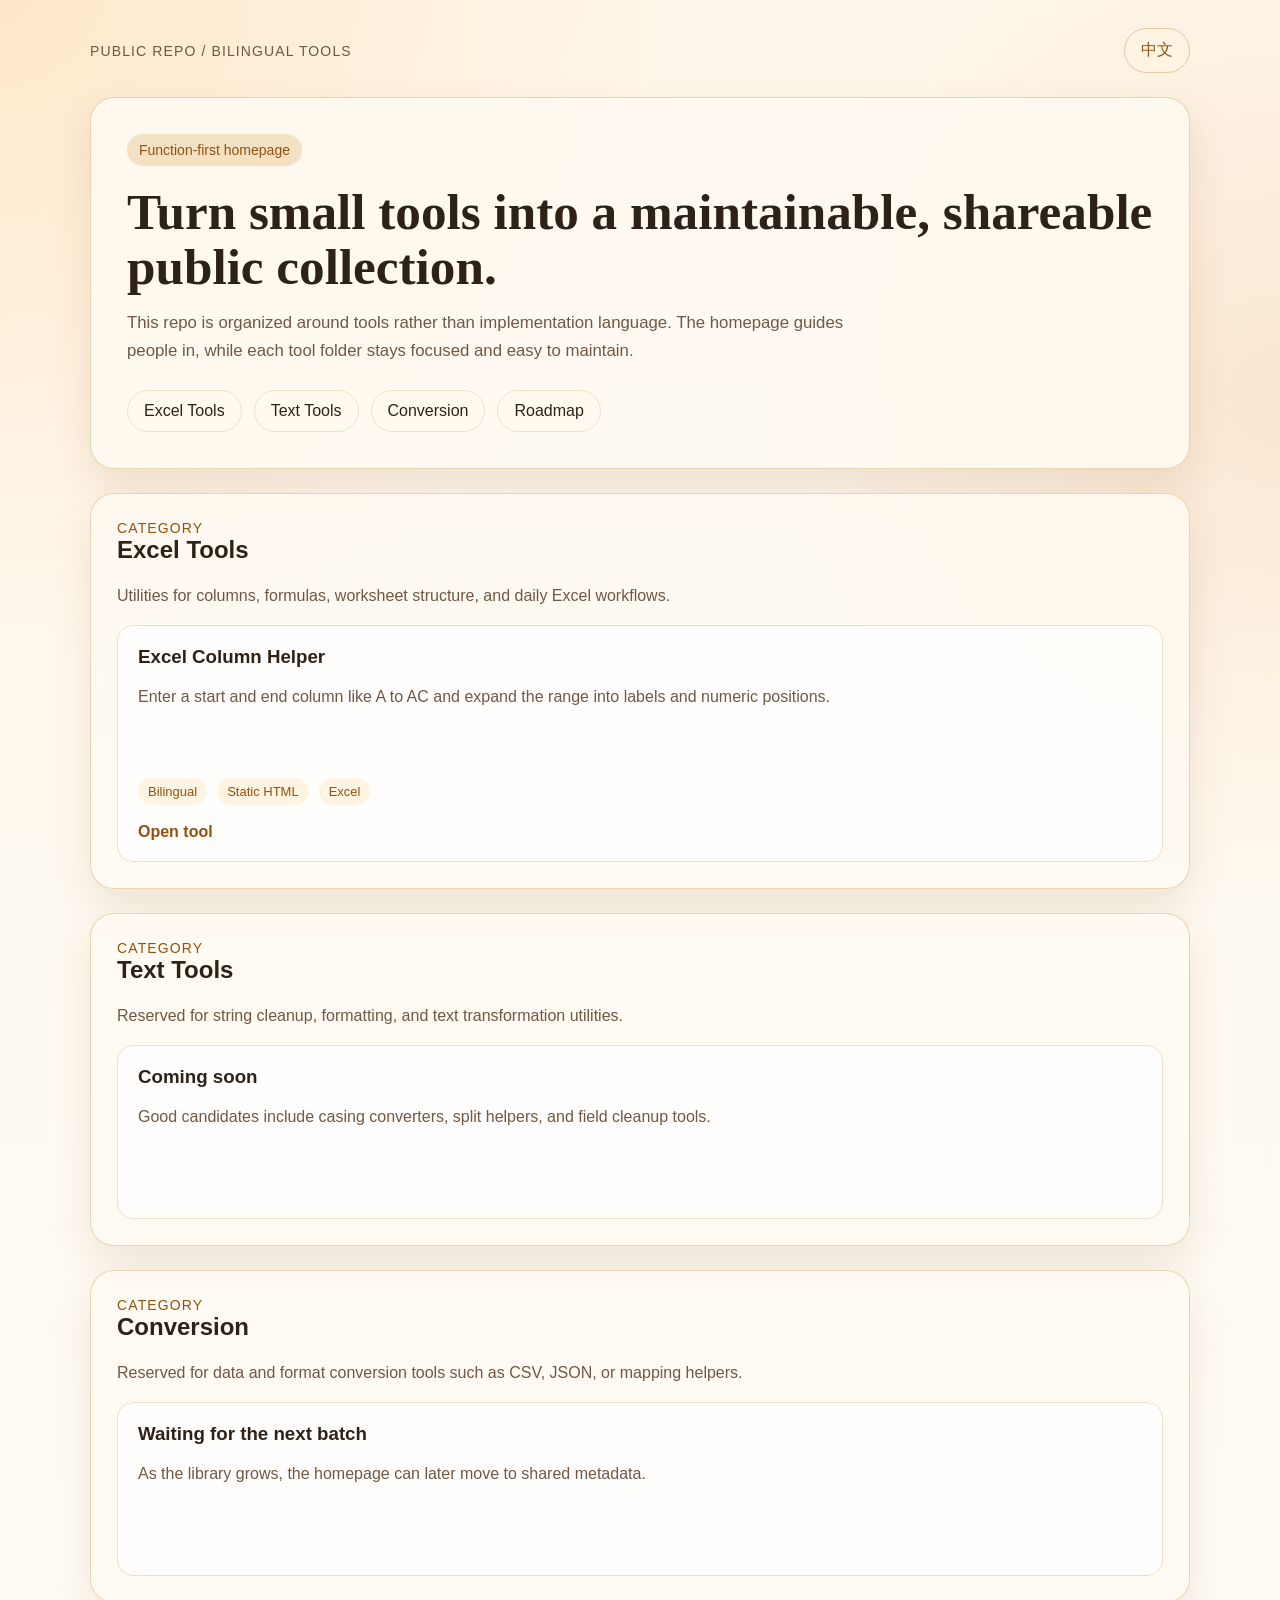
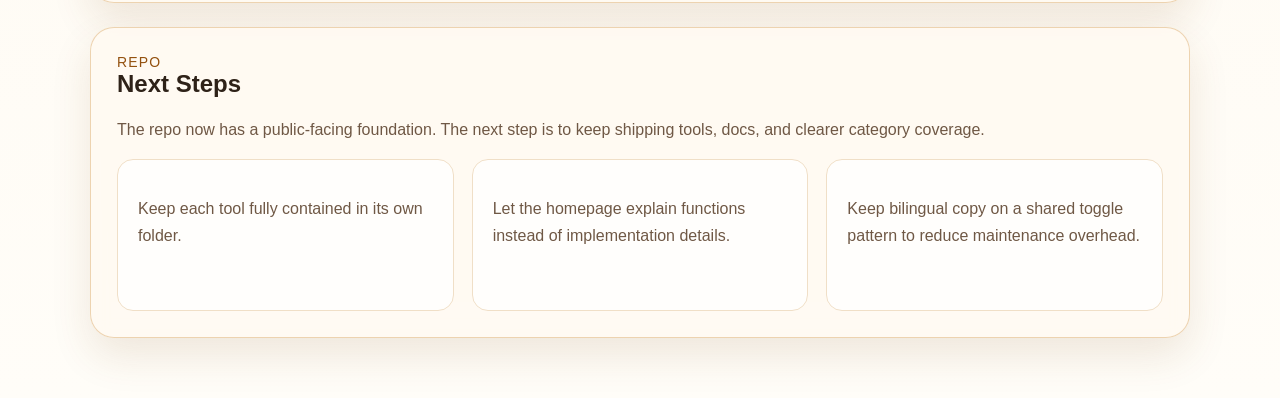
==== index.html @ a95cde9c "Initial bilingual tools site" ====
<!DOCTYPE html>
<html lang="zh-TW">
<head>
  <meta charset="UTF-8" />
  <meta name="viewport" content="width=device-width, initial-scale=1.0" />
  <title>Productivity Tools</title>
  <link rel="stylesheet" href="./assets/css/site.css" />
</head>
<body>
  <div class="page-shell">
    <header class="topbar">
      <div class="brand" data-i18n="brand">Public Repo / Bilingual Tools</div>
      <div class="topbar-actions">
        <button class="button button-soft" type="button" data-language-toggle>EN</button>
      </div>
    </header>

    <section class="hero">
      <div class="eyebrow" data-i18n="eyebrow">功能導覽首頁</div>
      <h1 data-i18n="heroTitle">把小工具做成可維護、可分享、可持續擴充的公共倉庫。</h1>
      <p class="hero-copy" data-i18n="heroCopy">
        這個 repo 以工具為核心，而不是以技術分類為核心。首頁負責導讀，工具資料夾負責維護，讓新增功能時不必重做整體架構。
      </p>
      <nav class="chip-row" aria-label="Category links">
        <a class="chip-link" href="#excel" data-i18n="chipExcel">Excel Tools</a>
        <a class="chip-link" href="#text" data-i18n="chipText">Text Tools</a>
        <a class="chip-link" href="#conversion" data-i18n="chipConversion">Conversion</a>
        <a class="chip-link" href="#roadmap" data-i18n="chipRoadmap">Roadmap</a>
      </nav>
    </section>

    <main class="section-grid">
      <section class="panel" id="excel">
        <div class="section-head">
          <div>
            <div class="section-tag" data-i18n="excelTag">Category</div>
            <h2 data-i18n="excelTitle">Excel Tools</h2>
          </div>
        </div>
        <p class="section-copy" data-i18n="excelCopy">
          處理欄位、公式、工作表結構與日常 Excel 操作的小工具。
        </p>

        <div class="tool-card-grid">
          <article class="tool-card">
            <h3 data-i18n="tool1Title">Excel 欄位對照工具</h3>
            <p class="card-copy" data-i18n="tool1Copy">
              輸入起訖欄位名稱，例如 A 到 AC，快速展開對照欄位與序號。
            </p>
            <div class="card-meta">
              <span class="badge" data-i18n="badgeBilingual">雙語</span>
              <span class="badge" data-i18n="badgeStatic">Static HTML</span>
              <span class="badge" data-i18n="badgeExcel">Excel</span>
            </div>
            <a class="tool-link" href="./tools/excel-column-helper/" data-i18n="openTool">開啟工具</a>
          </article>
        </div>
      </section>

      <section class="panel" id="text">
        <div class="section-head">
          <div>
            <div class="section-tag" data-i18n="textTag">Category</div>
            <h2 data-i18n="textTitle">Text Tools</h2>
          </div>
        </div>
        <p class="section-copy" data-i18n="textCopy">
          預留給字串處理、格式整理、清理與轉換類工具。
        </p>
        <article class="placeholder-card">
          <h3 data-i18n="textPlaceholderTitle">即將新增</h3>
          <p class="card-copy" data-i18n="textPlaceholderCopy">
            之後可以放大小寫轉換、字串切分、欄位清理等工具。
          </p>
        </article>
      </section>

      <section class="panel" id="conversion">
        <div class="section-head">
          <div>
            <div class="section-tag" data-i18n="conversionTag">Category</div>
            <h2 data-i18n="conversionTitle">Conversion</h2>
          </div>
        </div>
        <p class="section-copy" data-i18n="conversionCopy">
          預留給格式與資料轉換類工具，例如 CSV、JSON、代碼片段對照。
        </p>
        <article class="placeholder-card">
          <h3 data-i18n="conversionPlaceholderTitle">等待第二批工具</h3>
          <p class="card-copy" data-i18n="conversionPlaceholderCopy">
            當工具數量成長後，可以再抽成共用 metadata 驅動首頁。
          </p>
        </article>
      </section>

      <section class="panel" id="roadmap">
        <div class="section-head">
          <div>
            <div class="section-tag" data-i18n="roadmapTag">Repo</div>
            <h2 data-i18n="roadmapTitle">Next Steps</h2>
          </div>
        </div>
        <p class="section-copy" data-i18n="roadmapCopy">
          目前骨架已經適合開始公開維護，下一步是持續補工具、README 與分類說明。
        </p>
        <div class="tool-card-grid">
          <article class="placeholder-card">
            <p class="card-copy" data-i18n="roadmap1">每個工具都維持自成一格的資料夾。</p>
          </article>
          <article class="placeholder-card">
            <p class="card-copy" data-i18n="roadmap2">首頁持續用功能分類導覽，不暴露實作細節。</p>
          </article>
          <article class="placeholder-card">
            <p class="card-copy" data-i18n="roadmap3">雙語文案維持同一套切換方式，降低後續維護成本.</p>
          </article>
        </div>
      </section>
    </main>
  </div>

  <script src="./assets/js/i18n.js"></script>
  <script src="./assets/js/home.js"></script>
</body>
</html>
---- assets/css/site.css ----
:root {
  --bg-top: #fef6ea;
  --bg-bottom: #fffdf8;
  --surface: rgba(255, 250, 242, 0.88);
  --surface-strong: #fff8ef;
  --border: #e8c89e;
  --border-soft: #f0dfc7;
  --text: #2e2218;
  --muted: #6f5845;
  --accent: #b96a1d;
  --accent-strong: #93510f;
  --accent-soft: #f4e1c4;
  --shadow: 0 18px 40px rgba(124, 77, 28, 0.12);
  --radius-lg: 24px;
  --radius-md: 16px;
  --radius-sm: 12px;
  --content-width: 1100px;
  --tool-width: 880px;
  --font-ui: "Segoe UI", "Noto Sans TC", "PingFang TC", sans-serif;
  --font-display: Georgia, "Noto Serif TC", serif;
}

* {
  box-sizing: border-box;
}

html {
  scroll-behavior: smooth;
}

body {
  margin: 0;
  min-height: 100vh;
  font-family: var(--font-ui);
  color: var(--text);
  background:
    radial-gradient(circle at top left, rgba(255, 207, 147, 0.36), transparent 28%),
    radial-gradient(circle at right 20%, rgba(230, 156, 82, 0.18), transparent 24%),
    linear-gradient(180deg, var(--bg-top), var(--bg-bottom));
}

a {
  color: inherit;
  text-decoration: none;
}

button,
input {
  font: inherit;
}

.page-shell {
  width: min(calc(100% - 32px), var(--content-width));
  margin: 0 auto;
  padding: 28px 0 60px;
}

.page-shell.tool-page {
  width: min(calc(100% - 32px), var(--tool-width));
}

.topbar {
  display: flex;
  justify-content: space-between;
  align-items: center;
  gap: 16px;
  margin-bottom: 24px;
}

.brand {
  font-size: 14px;
  letter-spacing: 0.08em;
  text-transform: uppercase;
  color: var(--muted);
}

.topbar-actions {
  display: flex;
  gap: 12px;
  flex-wrap: wrap;
}

.button,
.link-button {
  display: inline-flex;
  align-items: center;
  justify-content: center;
  gap: 8px;
  border: 1px solid transparent;
  border-radius: 999px;
  padding: 11px 16px;
  cursor: pointer;
  transition: transform 0.18s ease, background-color 0.18s ease, border-color 0.18s ease;
}

.button:hover,
.link-button:hover {
  transform: translateY(-1px);
}

.button-primary {
  background: var(--accent);
  color: #fff;
}

.button-primary:hover {
  background: var(--accent-strong);
}

.button-soft {
  background: rgba(255, 244, 228, 0.9);
  border-color: var(--border);
  color: var(--accent-strong);
}

.hero,
.panel,
.tool-section {
  background: var(--surface);
  border: 1px solid rgba(232, 200, 158, 0.78);
  border-radius: var(--radius-lg);
  box-shadow: var(--shadow);
  backdrop-filter: blur(8px);
}

.hero {
  padding: 36px;
  margin-bottom: 24px;
}

.eyebrow {
  display: inline-flex;
  align-items: center;
  gap: 8px;
  padding: 8px 12px;
  border-radius: 999px;
  background: var(--accent-soft);
  color: var(--accent-strong);
  font-size: 14px;
}

h1,
h2,
h3 {
  margin: 0;
}

.hero h1,
.tool-section h1 {
  margin-top: 18px;
  font-family: var(--font-display);
  font-size: clamp(2rem, 4vw, 3.5rem);
  line-height: 1.08;
}

.hero-copy,
.section-copy,
.tool-intro,
.helper-text {
  color: var(--muted);
  line-height: 1.7;
}

.hero-copy {
  max-width: 760px;
  margin-top: 14px;
  font-size: 1.05rem;
}

.chip-row {
  display: flex;
  flex-wrap: wrap;
  gap: 12px;
  margin-top: 24px;
}

.chip-link {
  padding: 11px 16px;
  border-radius: 999px;
  background: rgba(255, 250, 240, 0.9);
  border: 1px solid var(--border-soft);
}

.section-grid {
  display: grid;
  gap: 24px;
}

.panel {
  padding: 26px;
}

.section-head {
  display: flex;
  justify-content: space-between;
  align-items: flex-start;
  gap: 16px;
  margin-bottom: 18px;
}

.section-tag {
  color: var(--accent-strong);
  font-size: 14px;
  text-transform: uppercase;
  letter-spacing: 0.08em;
}

.tool-card-grid {
  display: grid;
  grid-template-columns: repeat(auto-fit, minmax(240px, 1fr));
  gap: 18px;
}

.tool-card,
.placeholder-card {
  border-radius: var(--radius-md);
  border: 1px solid var(--border-soft);
  padding: 20px;
  background: rgba(255, 255, 255, 0.72);
}

.tool-card h3,
.placeholder-card h3 {
  margin-bottom: 12px;
}

.card-copy {
  color: var(--muted);
  line-height: 1.65;
  min-height: 78px;
}

.card-meta {
  display: flex;
  gap: 10px;
  flex-wrap: wrap;
  margin: 16px 0 18px;
}

.badge {
  padding: 6px 10px;
  border-radius: 999px;
  background: #fff4e2;
  color: var(--accent-strong);
  font-size: 13px;
}

.tool-link {
  color: var(--accent-strong);
  font-weight: 600;
}

.tool-section {
  padding: 30px;
}

.tool-toolbar {
  display: flex;
  justify-content: space-between;
  align-items: center;
  gap: 12px;
  flex-wrap: wrap;
  margin-bottom: 20px;
}

.tool-intro {
  margin: 16px 0 26px;
}

.form-grid {
  display: grid;
  grid-template-columns: repeat(2, minmax(0, 1fr));
  gap: 16px;
  margin-bottom: 18px;
}

.field {
  display: grid;
  gap: 8px;
}

.field label {
  font-weight: 600;
}

.field input {
  width: 100%;
  padding: 13px 14px;
  border-radius: var(--radius-sm);
  border: 1px solid var(--border);
  background: rgba(255, 255, 255, 0.92);
  text-transform: lowercase;
}

.field input:focus {
  outline: 2px solid rgba(185, 106, 29, 0.22);
  border-color: var(--accent);
}

.tool-actions {
  display: flex;
  gap: 12px;
  flex-wrap: wrap;
}

.message {
  min-height: 24px;
  margin-top: 16px;
  color: #a1451b;
  font-weight: 600;
}

.result {
  display: grid;
  gap: 16px;
  margin-top: 20px;
}

.result-block {
  display: grid;
  gap: 10px;
  padding: 16px;
  border-radius: var(--radius-md);
  border: 1px solid var(--border-soft);
  background: rgba(255, 251, 246, 0.86);
}

.result-row {
  display: grid;
  grid-template-columns: repeat(10, minmax(0, 1fr));
  gap: 8px;
}

.cell {
  padding: 10px 6px;
  border-radius: 10px;
  text-align: center;
  border: 1px solid #f0d6b0;
  background: #fff0d9;
}

.cell.num {
  background: #fffdf8;
  color: var(--accent-strong);
}

.footer-note {
  margin-top: 28px;
  color: var(--muted);
  font-size: 14px;
}

@media (max-width: 760px) {
  .page-shell,
  .page-shell.tool-page {
    width: min(calc(100% - 24px), var(--content-width));
    padding-top: 18px;
    padding-bottom: 40px;
  }

  .hero,
  .panel,
  .tool-section {
    padding: 22px;
  }

  .form-grid {
    grid-template-columns: 1fr;
  }

  .result-row {
    grid-template-columns: repeat(5, minmax(0, 1fr));
  }
}
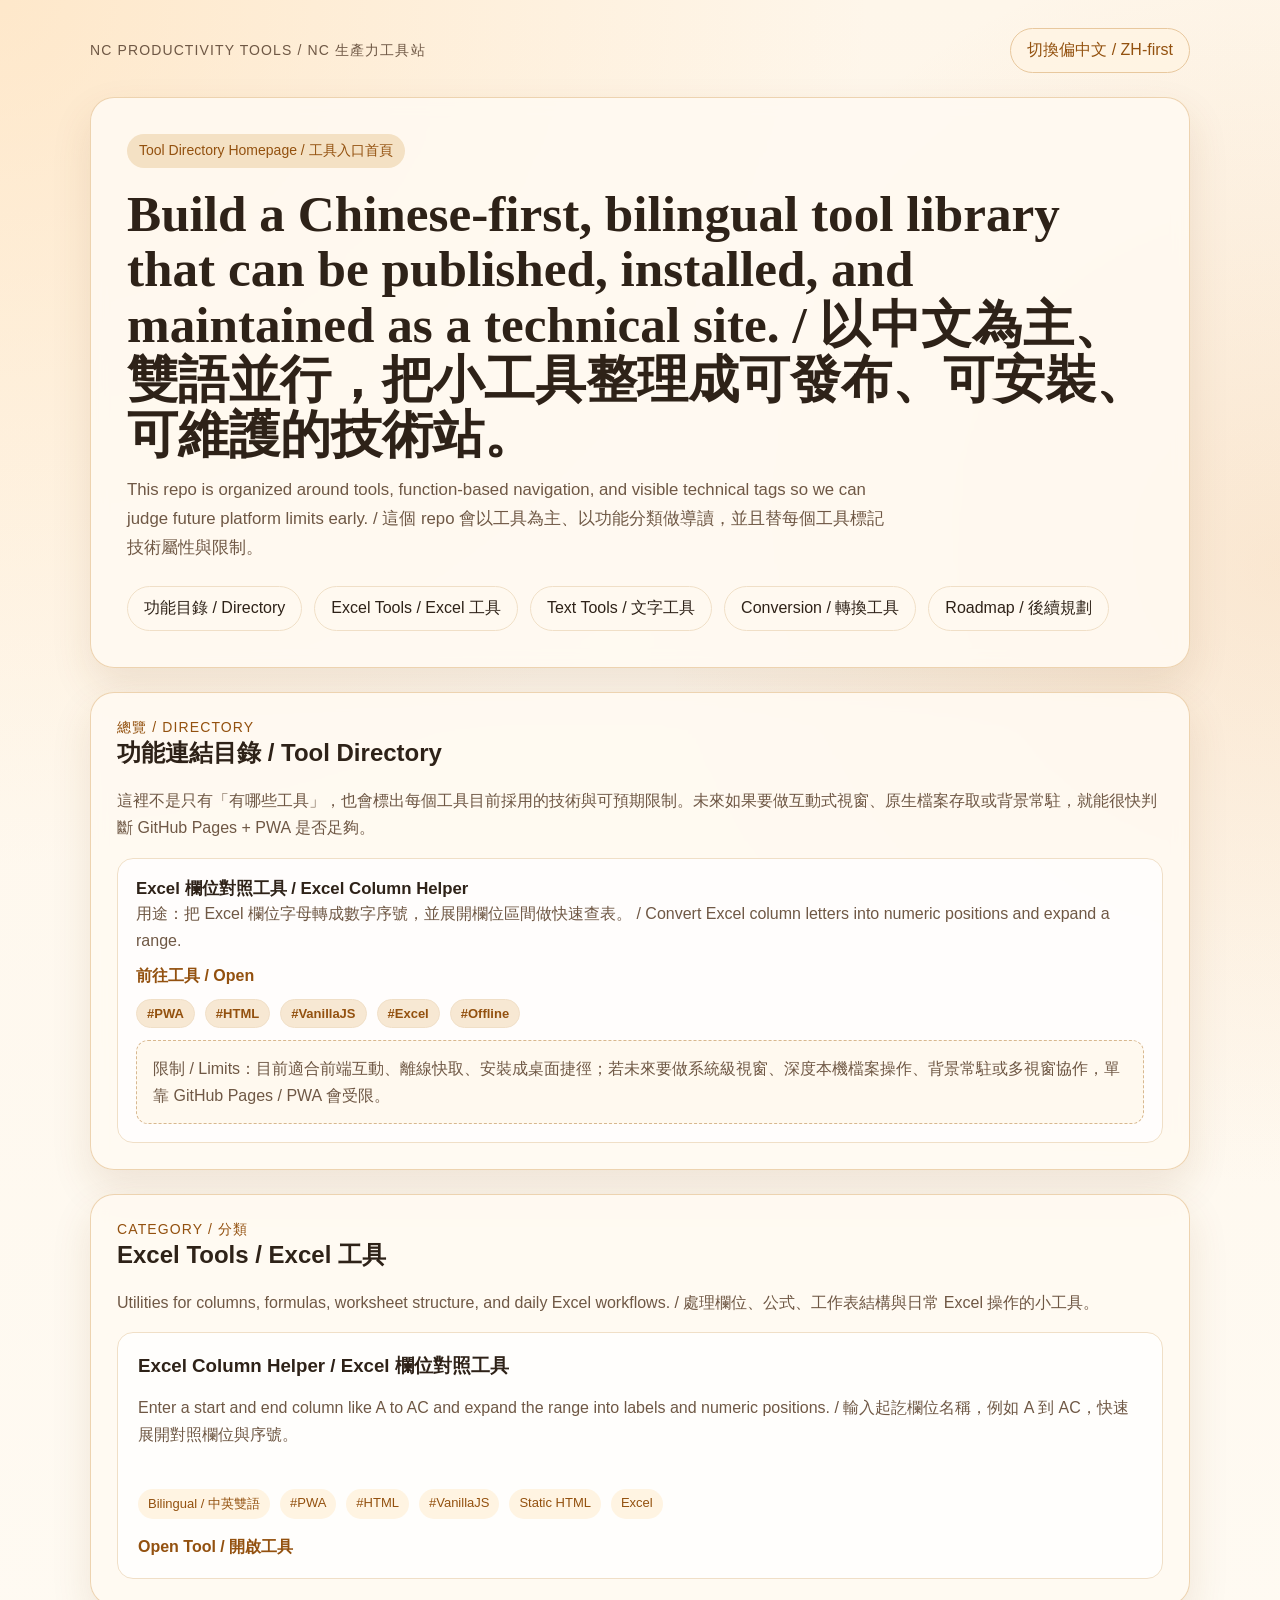
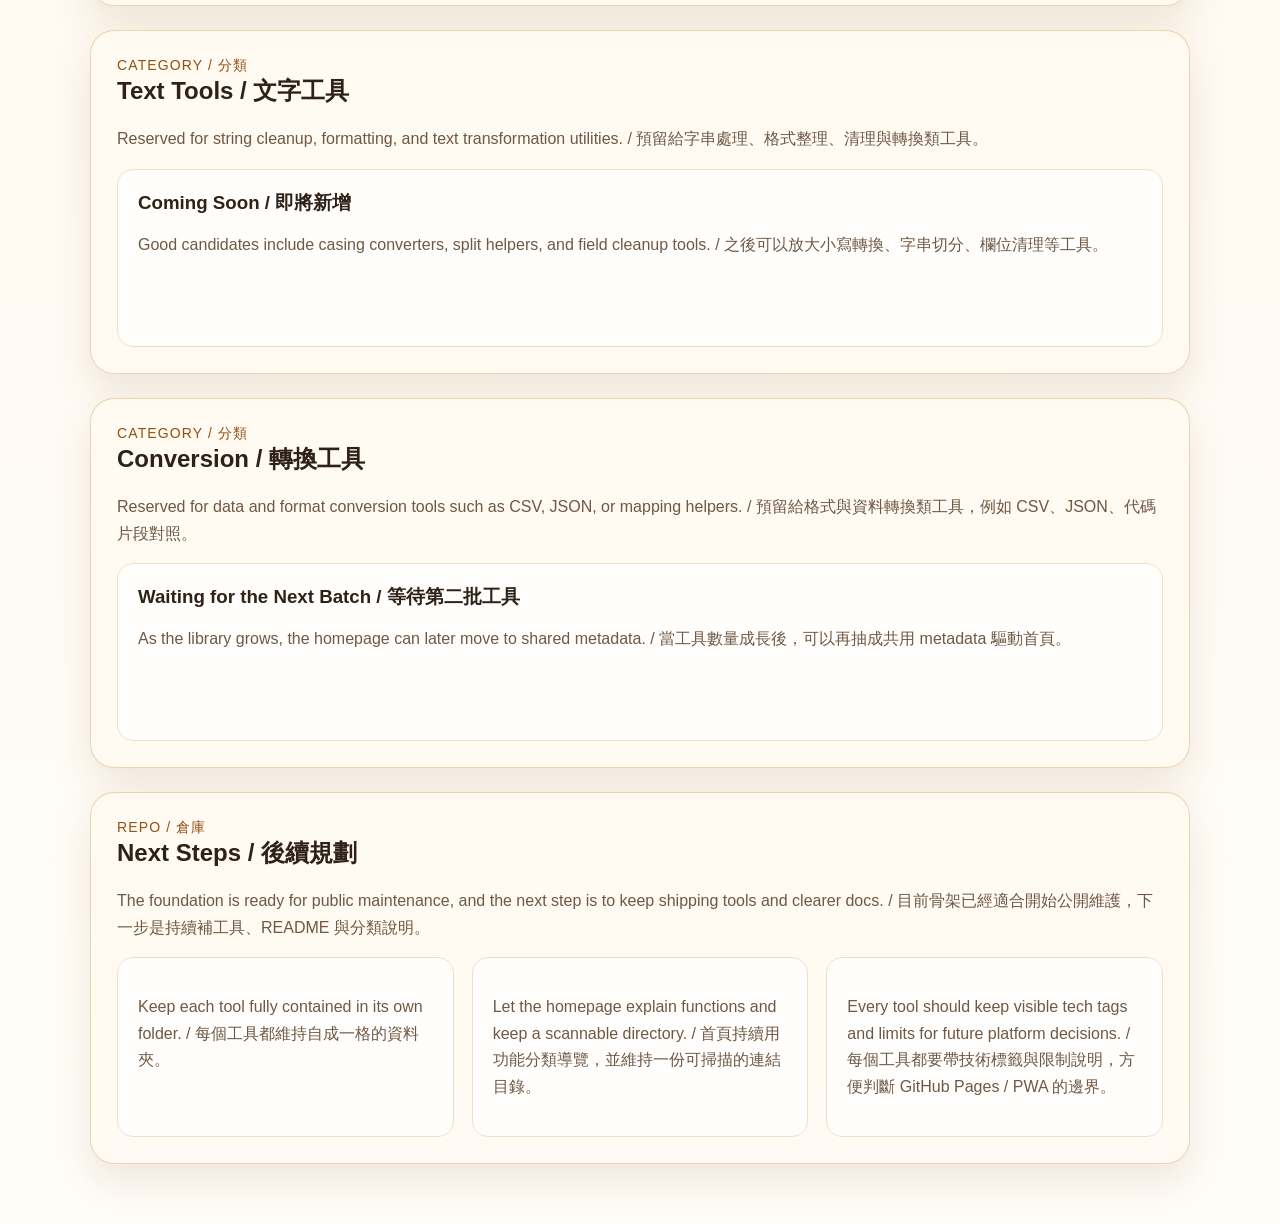
==== commit b29f1f3b: "Refine bilingual site and add PWA support" ====
--- a/index.html
+++ b/index.html
@@ -3,56 +3,99 @@
 <head>
   <meta charset="UTF-8" />
   <meta name="viewport" content="width=device-width, initial-scale=1.0" />
-  <title>Productivity Tools</title>
+  <title>NC 生產力工具站 / NC Productivity Tools</title>
+  <meta name="theme-color" content="#b96a1d" />
+  <meta name="description" content="NC 生產力工具站，主打可用 GitHub Pages 發布的雙語小工具、PWA 與前端實用工具。" />
+  <link rel="manifest" href="./manifest.webmanifest" />
+  <link rel="icon" href="./assets/icons/app-icon.svg" type="image/svg+xml" />
   <link rel="stylesheet" href="./assets/css/site.css" />
 </head>
 <body>
   <div class="page-shell">
     <header class="topbar">
-      <div class="brand" data-i18n="brand">Public Repo / Bilingual Tools</div>
+      <div class="brand" data-i18n="brand">NC 生產力工具站 / NC Productivity Tools</div>
       <div class="topbar-actions">
-        <button class="button button-soft" type="button" data-language-toggle>EN</button>
+        <button class="button button-primary pwa-install" type="button" data-install-pwa hidden>安裝 PWA / Install App</button>
+        <button class="button button-soft" type="button" data-language-toggle>EN / 中文</button>
       </div>
     </header>
 
     <section class="hero">
-      <div class="eyebrow" data-i18n="eyebrow">功能導覽首頁</div>
-      <h1 data-i18n="heroTitle">把小工具做成可維護、可分享、可持續擴充的公共倉庫。</h1>
+      <div class="eyebrow" data-i18n="eyebrow">工具入口首頁 / Tool Directory Homepage</div>
+      <h1 data-i18n="heroTitle">以中文為主、雙語並行，把小工具整理成可發布、可安裝、可維護的技術站。 / Build a Chinese-first, bilingual tool library that can be published, installed, and maintained as a technical site.</h1>
       <p class="hero-copy" data-i18n="heroCopy">
-        這個 repo 以工具為核心，而不是以技術分類為核心。首頁負責導讀，工具資料夾負責維護，讓新增功能時不必重做整體架構。
+        這個 repo 會以工具為主、以功能分類做導讀，並且替每個工具標記技術屬性與限制，方便未來判斷哪些適合繼續走 GitHub Pages / PWA，哪些需要更重的互動式方案。 / This repo is organized around tools, function-based navigation, and visible technical tags so we can judge future platform limits early.
       </p>
       <nav class="chip-row" aria-label="Category links">
-        <a class="chip-link" href="#excel" data-i18n="chipExcel">Excel Tools</a>
-        <a class="chip-link" href="#text" data-i18n="chipText">Text Tools</a>
-        <a class="chip-link" href="#conversion" data-i18n="chipConversion">Conversion</a>
-        <a class="chip-link" href="#roadmap" data-i18n="chipRoadmap">Roadmap</a>
+        <a class="chip-link" href="#directory">功能目錄 / Directory</a>
+        <a class="chip-link" href="#excel" data-i18n="chipExcel">Excel 工具 / Excel Tools</a>
+        <a class="chip-link" href="#text" data-i18n="chipText">文字工具 / Text Tools</a>
+        <a class="chip-link" href="#conversion" data-i18n="chipConversion">轉換工具 / Conversion</a>
+        <a class="chip-link" href="#roadmap" data-i18n="chipRoadmap">後續規劃 / Roadmap</a>
       </nav>
     </section>
 
     <main class="section-grid">
+      <section class="panel" id="directory">
+        <div class="section-head">
+          <div>
+            <div class="section-tag">總覽 / Directory</div>
+            <h2>功能連結目錄 / Tool Directory</h2>
+          </div>
+        </div>
+        <p class="section-copy">
+          這裡不是只有「有哪些工具」，也會標出每個工具目前採用的技術與可預期限制。未來如果要做互動式視窗、原生檔案存取或背景常駐，就能很快判斷 GitHub Pages + PWA 是否足夠。
+        </p>
+
+        <div class="directory-list">
+          <article class="directory-item">
+            <div class="directory-topline">
+              <div>
+                <div class="directory-title">Excel 欄位對照工具 / Excel Column Helper</div>
+                <div class="directory-copy">用途：把 Excel 欄位字母轉成數字序號，並展開欄位區間做快速查表。 / Convert Excel column letters into numeric positions and expand a range.</div>
+              </div>
+              <a class="directory-link" href="./tools/excel-column-helper/">前往工具 / Open</a>
+            </div>
+            <div class="directory-meta">
+              <span class="tag-pill">#PWA</span>
+              <span class="tag-pill">#HTML</span>
+              <span class="tag-pill">#VanillaJS</span>
+              <span class="tag-pill">#Excel</span>
+              <span class="tag-pill">#Offline</span>
+            </div>
+            <div class="limit-note">
+              限制 / Limits：目前適合前端互動、離線快取、安裝成桌面捷徑；若未來要做系統級視窗、深度本機檔案操作、背景常駐或多視窗協作，單靠 GitHub Pages / PWA 會受限。
+            </div>
+          </article>
+        </div>
+      </section>
+
       <section class="panel" id="excel">
         <div class="section-head">
           <div>
-            <div class="section-tag" data-i18n="excelTag">Category</div>
-            <h2 data-i18n="excelTitle">Excel Tools</h2>
+            <div class="section-tag" data-i18n="excelTag">分類 / Category</div>
+            <h2 data-i18n="excelTitle">Excel 工具 / Excel Tools</h2>
           </div>
         </div>
         <p class="section-copy" data-i18n="excelCopy">
-          處理欄位、公式、工作表結構與日常 Excel 操作的小工具。
+          處理欄位、公式、工作表結構與日常 Excel 操作的小工具。 / Utilities for columns, formulas, worksheet structure, and daily Excel workflows.
         </p>
 
         <div class="tool-card-grid">
           <article class="tool-card">
-            <h3 data-i18n="tool1Title">Excel 欄位對照工具</h3>
+            <h3 data-i18n="tool1Title">Excel 欄位對照工具 / Excel Column Helper</h3>
             <p class="card-copy" data-i18n="tool1Copy">
-              輸入起訖欄位名稱，例如 A 到 AC，快速展開對照欄位與序號。
+              輸入起訖欄位名稱，例如 A 到 AC，快速展開對照欄位與序號。 / Enter a start and end column like A to AC and expand the range into labels and numeric positions.
             </p>
             <div class="card-meta">
-              <span class="badge" data-i18n="badgeBilingual">雙語</span>
+              <span class="badge" data-i18n="badgeBilingual">中英雙語 / Bilingual</span>
+              <span class="badge">#PWA</span>
+              <span class="badge">#HTML</span>
+              <span class="badge">#VanillaJS</span>
               <span class="badge" data-i18n="badgeStatic">Static HTML</span>
               <span class="badge" data-i18n="badgeExcel">Excel</span>
             </div>
-            <a class="tool-link" href="./tools/excel-column-helper/" data-i18n="openTool">開啟工具</a>
+            <a class="tool-link" href="./tools/excel-column-helper/" data-i18n="openTool">開啟工具 / Open Tool</a>
           </article>
         </div>
       </section>
@@ -60,17 +103,17 @@
       <section class="panel" id="text">
         <div class="section-head">
           <div>
-            <div class="section-tag" data-i18n="textTag">Category</div>
-            <h2 data-i18n="textTitle">Text Tools</h2>
+            <div class="section-tag" data-i18n="textTag">分類 / Category</div>
+            <h2 data-i18n="textTitle">文字工具 / Text Tools</h2>
           </div>
         </div>
         <p class="section-copy" data-i18n="textCopy">
-          預留給字串處理、格式整理、清理與轉換類工具。
+          預留給字串處理、格式整理、清理與轉換類工具。 / Reserved for string cleanup, formatting, and text transformation utilities.
         </p>
         <article class="placeholder-card">
-          <h3 data-i18n="textPlaceholderTitle">即將新增</h3>
+          <h3 data-i18n="textPlaceholderTitle">即將新增 / Coming Soon</h3>
           <p class="card-copy" data-i18n="textPlaceholderCopy">
-            之後可以放大小寫轉換、字串切分、欄位清理等工具。
+            之後可以放大小寫轉換、字串切分、欄位清理等工具。 / Good candidates include casing converters, split helpers, and field cleanup tools.
           </p>
         </article>
       </section>
@@ -78,17 +121,17 @@
       <section class="panel" id="conversion">
         <div class="section-head">
           <div>
-            <div class="section-tag" data-i18n="conversionTag">Category</div>
-            <h2 data-i18n="conversionTitle">Conversion</h2>
+            <div class="section-tag" data-i18n="conversionTag">分類 / Category</div>
+            <h2 data-i18n="conversionTitle">轉換工具 / Conversion</h2>
           </div>
         </div>
         <p class="section-copy" data-i18n="conversionCopy">
-          預留給格式與資料轉換類工具，例如 CSV、JSON、代碼片段對照。
+          預留給格式與資料轉換類工具，例如 CSV、JSON、代碼片段對照。 / Reserved for data and format conversion tools such as CSV, JSON, or mapping helpers.
         </p>
         <article class="placeholder-card">
-          <h3 data-i18n="conversionPlaceholderTitle">等待第二批工具</h3>
+          <h3 data-i18n="conversionPlaceholderTitle">等待第二批工具 / Waiting for the Next Batch</h3>
           <p class="card-copy" data-i18n="conversionPlaceholderCopy">
-            當工具數量成長後，可以再抽成共用 metadata 驅動首頁。
+            當工具數量成長後，可以再抽成共用 metadata 驅動首頁。 / As the library grows, the homepage can later move to shared metadata.
           </p>
         </article>
       </section>
@@ -96,22 +139,22 @@
       <section class="panel" id="roadmap">
         <div class="section-head">
           <div>
-            <div class="section-tag" data-i18n="roadmapTag">Repo</div>
-            <h2 data-i18n="roadmapTitle">Next Steps</h2>
+            <div class="section-tag" data-i18n="roadmapTag">倉庫 / Repo</div>
+            <h2 data-i18n="roadmapTitle">後續規劃 / Next Steps</h2>
           </div>
         </div>
         <p class="section-copy" data-i18n="roadmapCopy">
-          目前骨架已經適合開始公開維護，下一步是持續補工具、README 與分類說明。
+          目前骨架已經適合開始公開維護，下一步是持續補工具、README 與分類說明。 / The foundation is ready for public maintenance, and the next step is to keep shipping tools and clearer docs.
         </p>
         <div class="tool-card-grid">
           <article class="placeholder-card">
-            <p class="card-copy" data-i18n="roadmap1">每個工具都維持自成一格的資料夾。</p>
+            <p class="card-copy" data-i18n="roadmap1">每個工具都維持自成一格的資料夾。 / Keep each tool fully contained in its own folder.</p>
           </article>
           <article class="placeholder-card">
-            <p class="card-copy" data-i18n="roadmap2">首頁持續用功能分類導覽，不暴露實作細節。</p>
+            <p class="card-copy" data-i18n="roadmap2">首頁持續用功能分類導覽，並維持一份可掃描的連結目錄。 / Let the homepage explain functions and keep a scannable directory.</p>
           </article>
           <article class="placeholder-card">
-            <p class="card-copy" data-i18n="roadmap3">雙語文案維持同一套切換方式，降低後續維護成本.</p>
+            <p class="card-copy" data-i18n="roadmap3">每個工具都要帶技術標籤與限制說明，方便判斷 GitHub Pages / PWA 的邊界。 / Every tool should keep visible tech tags and limits for future platform decisions.</p>
           </article>
         </div>
       </section>
@@ -120,5 +163,6 @@
 
   <script src="./assets/js/i18n.js"></script>
   <script src="./assets/js/home.js"></script>
+  <script src="./assets/js/pwa.js" data-sw="./sw.js"></script>
 </body>
 </html>
--- a/assets/css/site.css
+++ b/assets/css/site.css
@@ -80,6 +80,10 @@
   flex-wrap: wrap;
 }
 
+.pwa-install[hidden] {
+  display: none;
+}
+
 .button,
 .link-button {
   display: inline-flex;
@@ -186,6 +190,68 @@
   gap: 24px;
 }
 
+.directory-list {
+  display: grid;
+  gap: 14px;
+}
+
+.directory-item {
+  display: grid;
+  gap: 12px;
+  padding: 18px;
+  border-radius: var(--radius-md);
+  border: 1px solid var(--border-soft);
+  background: rgba(255, 255, 255, 0.74);
+}
+
+.directory-topline {
+  display: flex;
+  justify-content: space-between;
+  gap: 12px;
+  align-items: flex-start;
+  flex-wrap: wrap;
+}
+
+.directory-title {
+  font-size: 1.05rem;
+  font-weight: 700;
+}
+
+.directory-link {
+  color: var(--accent-strong);
+  font-weight: 700;
+}
+
+.directory-copy {
+  color: var(--muted);
+  line-height: 1.7;
+}
+
+.directory-meta {
+  display: flex;
+  gap: 10px;
+  flex-wrap: wrap;
+}
+
+.tag-pill {
+  padding: 6px 10px;
+  border-radius: 999px;
+  background: rgba(244, 225, 196, 0.72);
+  border: 1px solid var(--border-soft);
+  color: var(--accent-strong);
+  font-size: 13px;
+  font-weight: 600;
+}
+
+.limit-note {
+  padding: 14px 16px;
+  border-radius: var(--radius-sm);
+  border: 1px dashed #d8b88f;
+  background: rgba(255, 248, 237, 0.86);
+  color: var(--muted);
+  line-height: 1.7;
+}
+
 .panel {
   padding: 26px;
 }
@@ -265,6 +331,13 @@
 
 .tool-intro {
   margin: 16px 0 26px;
+}
+
+.tool-tag-row {
+  display: flex;
+  gap: 10px;
+  flex-wrap: wrap;
+  margin: -6px 0 20px;
 }
 
 .form-grid {
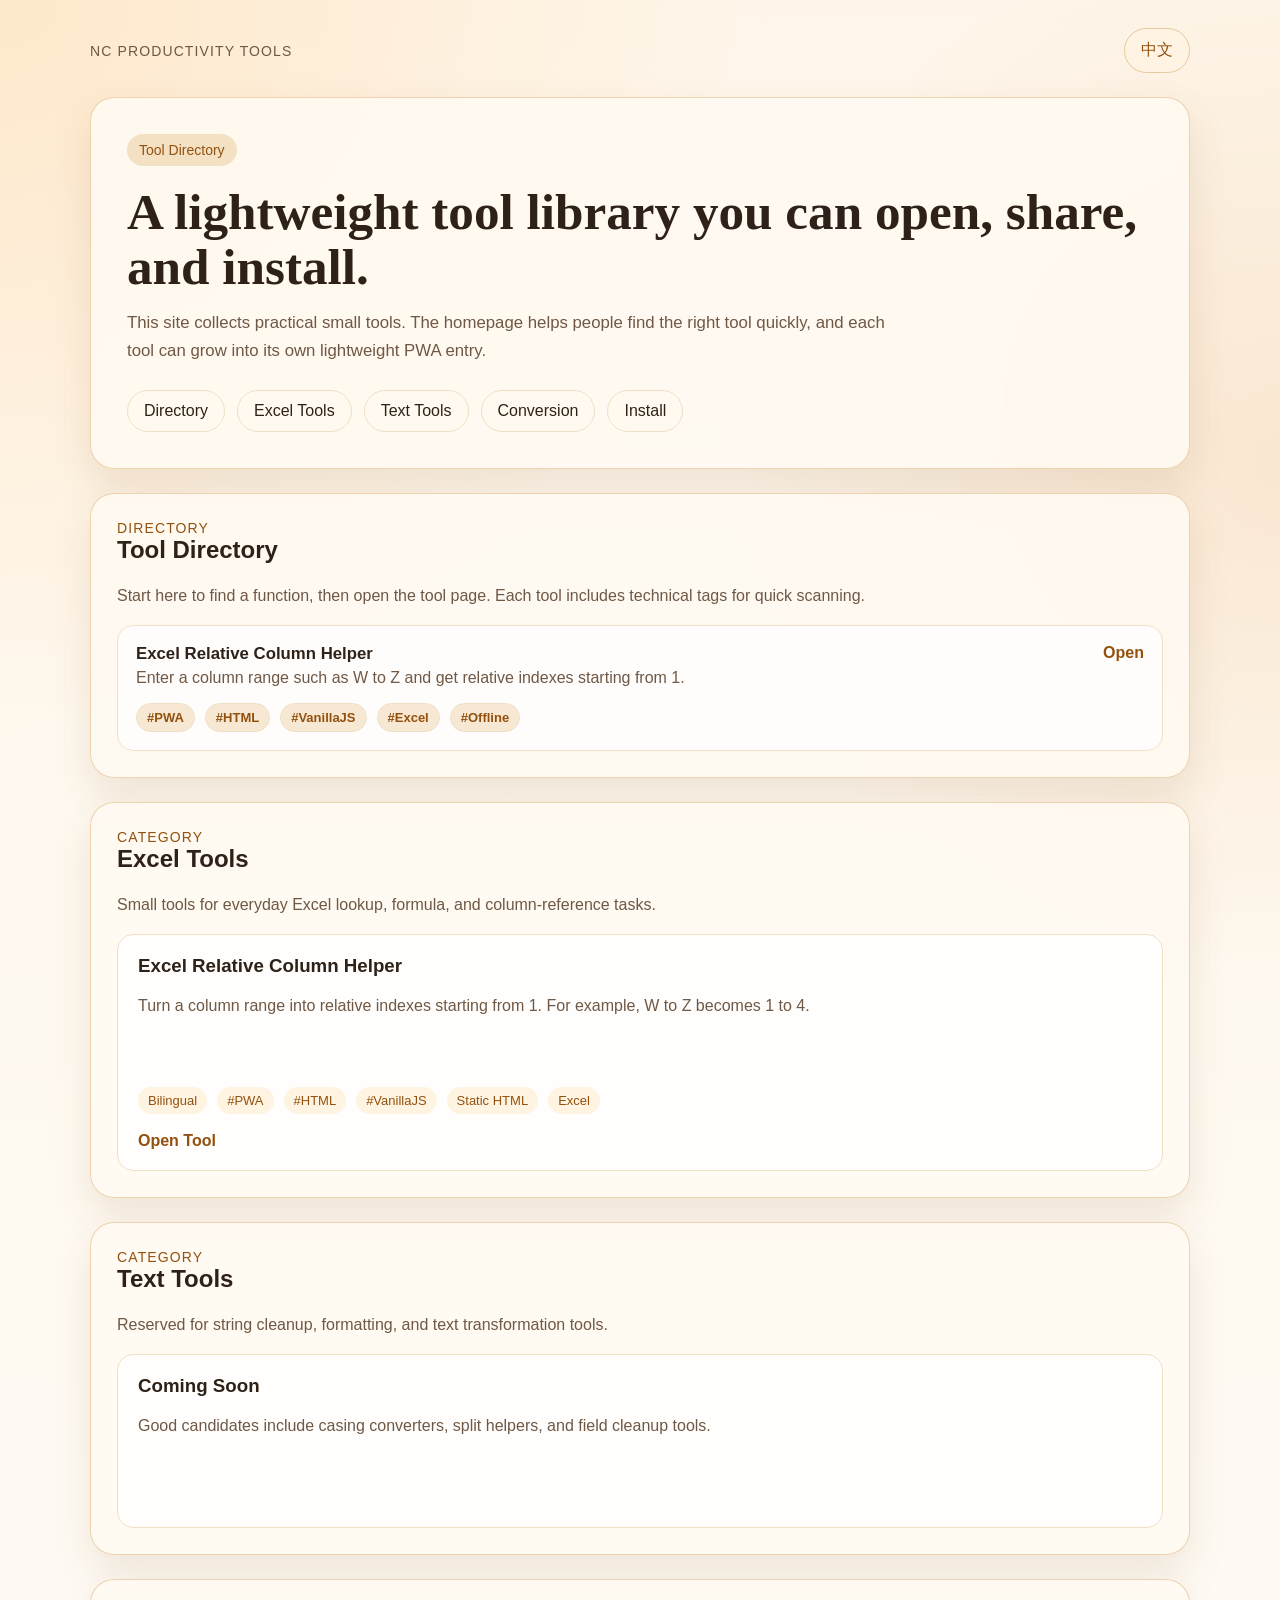
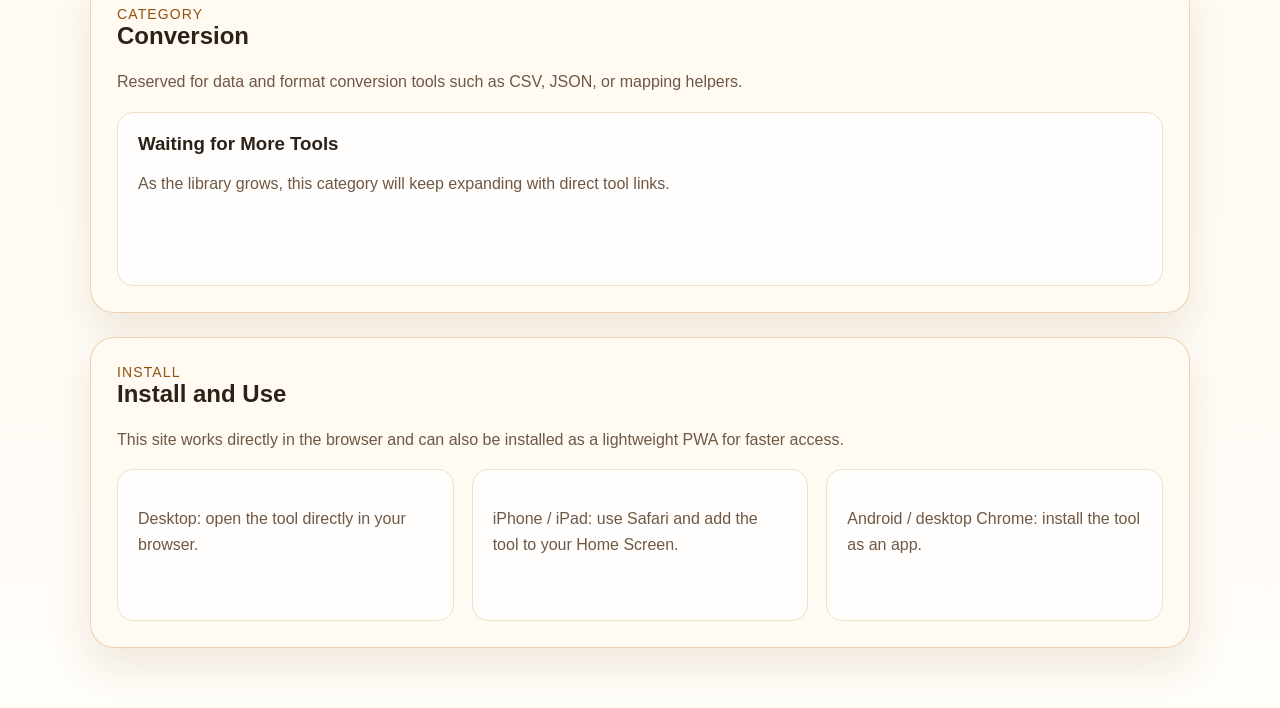
==== commit b49e2e8e: "Refine public docs and fix relative column tool" ====
--- a/index.html
+++ b/index.html
@@ -3,9 +3,9 @@
 <head>
   <meta charset="UTF-8" />
   <meta name="viewport" content="width=device-width, initial-scale=1.0" />
-  <title>NC 生產力工具站 / NC Productivity Tools</title>
+  <title>NC 生產力工具站</title>
   <meta name="theme-color" content="#b96a1d" />
-  <meta name="description" content="NC 生產力工具站，主打可用 GitHub Pages 發布的雙語小工具、PWA 與前端實用工具。" />
+  <meta name="description" content="NC 生產力工具站，主打可用 GitHub Pages 發布的雙語小工具與可安裝 PWA 入口。" />
   <link rel="manifest" href="./manifest.webmanifest" />
   <link rel="icon" href="./assets/icons/app-icon.svg" type="image/svg+xml" />
   <link rel="stylesheet" href="./assets/css/site.css" />
@@ -13,25 +13,25 @@
 <body>
   <div class="page-shell">
     <header class="topbar">
-      <div class="brand" data-i18n="brand">NC 生產力工具站 / NC Productivity Tools</div>
+      <div class="brand" data-i18n="brand">NC 生產力工具站</div>
       <div class="topbar-actions">
-        <button class="button button-primary pwa-install" type="button" data-install-pwa hidden>安裝 PWA / Install App</button>
-        <button class="button button-soft" type="button" data-language-toggle>EN / 中文</button>
+        <button class="button button-primary pwa-install" type="button" data-install-pwa data-i18n="installPwa" hidden>安裝 App</button>
+        <button class="button button-soft" type="button" data-language-toggle>EN</button>
       </div>
     </header>
 
     <section class="hero">
-      <div class="eyebrow" data-i18n="eyebrow">工具入口首頁 / Tool Directory Homepage</div>
-      <h1 data-i18n="heroTitle">以中文為主、雙語並行，把小工具整理成可發布、可安裝、可維護的技術站。 / Build a Chinese-first, bilingual tool library that can be published, installed, and maintained as a technical site.</h1>
+      <div class="eyebrow" data-i18n="eyebrow">工具入口首頁</div>
+      <h1 data-i18n="heroTitle">把輕量工具整理成可安裝、可分享、可直接使用的站點。</h1>
       <p class="hero-copy" data-i18n="heroCopy">
-        這個 repo 會以工具為主、以功能分類做導讀，並且替每個工具標記技術屬性與限制，方便未來判斷哪些適合繼續走 GitHub Pages / PWA，哪些需要更重的互動式方案。 / This repo is organized around tools, function-based navigation, and visible technical tags so we can judge future platform limits early.
+        這裡收的是實用型小工具。首頁負責快速導讀，每個工具都能獨立開啟，也能逐步做成自己的 PWA 入口。
       </p>
       <nav class="chip-row" aria-label="Category links">
-        <a class="chip-link" href="#directory">功能目錄 / Directory</a>
-        <a class="chip-link" href="#excel" data-i18n="chipExcel">Excel 工具 / Excel Tools</a>
-        <a class="chip-link" href="#text" data-i18n="chipText">文字工具 / Text Tools</a>
-        <a class="chip-link" href="#conversion" data-i18n="chipConversion">轉換工具 / Conversion</a>
-        <a class="chip-link" href="#roadmap" data-i18n="chipRoadmap">後續規劃 / Roadmap</a>
+        <a class="chip-link" href="#directory" data-i18n="chipDirectory">功能目錄</a>
+        <a class="chip-link" href="#excel" data-i18n="chipExcel">Excel 工具</a>
+        <a class="chip-link" href="#text" data-i18n="chipText">文字工具</a>
+        <a class="chip-link" href="#conversion" data-i18n="chipConversion">轉換工具</a>
+        <a class="chip-link" href="#roadmap" data-i18n="chipRoadmap">安裝方式</a>
       </nav>
     </section>
 
@@ -39,22 +39,22 @@
       <section class="panel" id="directory">
         <div class="section-head">
           <div>
-            <div class="section-tag">總覽 / Directory</div>
-            <h2>功能連結目錄 / Tool Directory</h2>
+            <div class="section-tag" data-i18n="directoryTag">功能目錄</div>
+            <h2 data-i18n="directoryTitle">功能連結目錄</h2>
           </div>
         </div>
-        <p class="section-copy">
-          這裡不是只有「有哪些工具」，也會標出每個工具目前採用的技術與可預期限制。未來如果要做互動式視窗、原生檔案存取或背景常駐，就能很快判斷 GitHub Pages + PWA 是否足夠。
+        <p class="section-copy" data-i18n="directoryCopy">
+          先從這裡找功能，再進入各工具頁。每個工具都會附上技術標籤，方便區分用途與實作型態。
         </p>
 
         <div class="directory-list">
           <article class="directory-item">
             <div class="directory-topline">
               <div>
-                <div class="directory-title">Excel 欄位對照工具 / Excel Column Helper</div>
-                <div class="directory-copy">用途：把 Excel 欄位字母轉成數字序號，並展開欄位區間做快速查表。 / Convert Excel column letters into numeric positions and expand a range.</div>
+                <div class="directory-title" data-i18n="directoryTool1Title">Excel 相對欄位對照</div>
+                <div class="directory-copy" data-i18n="directoryTool1Copy">輸入欄位區間，例如 W 到 Z，回傳從 1 開始的相對序號。</div>
               </div>
-              <a class="directory-link" href="./tools/excel-column-helper/">前往工具 / Open</a>
+              <a class="directory-link" href="./tools/excel-column-helper/" data-i18n="directoryOpen">開啟</a>
             </div>
             <div class="directory-meta">
               <span class="tag-pill">#PWA</span>
@@ -63,9 +63,6 @@
               <span class="tag-pill">#Excel</span>
               <span class="tag-pill">#Offline</span>
             </div>
-            <div class="limit-note">
-              限制 / Limits：目前適合前端互動、離線快取、安裝成桌面捷徑；若未來要做系統級視窗、深度本機檔案操作、背景常駐或多視窗協作，單靠 GitHub Pages / PWA 會受限。
-            </div>
           </article>
         </div>
       </section>
@@ -73,29 +70,29 @@
       <section class="panel" id="excel">
         <div class="section-head">
           <div>
-            <div class="section-tag" data-i18n="excelTag">分類 / Category</div>
-            <h2 data-i18n="excelTitle">Excel 工具 / Excel Tools</h2>
+            <div class="section-tag" data-i18n="excelTag">分類</div>
+            <h2 data-i18n="excelTitle">Excel 工具</h2>
           </div>
         </div>
         <p class="section-copy" data-i18n="excelCopy">
-          處理欄位、公式、工作表結構與日常 Excel 操作的小工具。 / Utilities for columns, formulas, worksheet structure, and daily Excel workflows.
+          給 Excel 日常查表、公式處理與欄位換算使用的小工具。
         </p>
 
         <div class="tool-card-grid">
           <article class="tool-card">
-            <h3 data-i18n="tool1Title">Excel 欄位對照工具 / Excel Column Helper</h3>
+            <h3 data-i18n="tool1Title">Excel 相對欄位對照</h3>
             <p class="card-copy" data-i18n="tool1Copy">
-              輸入起訖欄位名稱，例如 A 到 AC，快速展開對照欄位與序號。 / Enter a start and end column like A to AC and expand the range into labels and numeric positions.
+              把欄位區間轉成從 1 開始的相對序號，例如 W 到 Z 會得到 1 到 4。
             </p>
             <div class="card-meta">
-              <span class="badge" data-i18n="badgeBilingual">中英雙語 / Bilingual</span>
+              <span class="badge" data-i18n="badgeBilingual">雙語</span>
               <span class="badge">#PWA</span>
               <span class="badge">#HTML</span>
               <span class="badge">#VanillaJS</span>
               <span class="badge" data-i18n="badgeStatic">Static HTML</span>
               <span class="badge" data-i18n="badgeExcel">Excel</span>
             </div>
-            <a class="tool-link" href="./tools/excel-column-helper/" data-i18n="openTool">開啟工具 / Open Tool</a>
+            <a class="tool-link" href="./tools/excel-column-helper/" data-i18n="openTool">開啟工具</a>
           </article>
         </div>
       </section>
@@ -103,17 +100,17 @@
       <section class="panel" id="text">
         <div class="section-head">
           <div>
-            <div class="section-tag" data-i18n="textTag">分類 / Category</div>
-            <h2 data-i18n="textTitle">文字工具 / Text Tools</h2>
+            <div class="section-tag" data-i18n="textTag">分類</div>
+            <h2 data-i18n="textTitle">文字工具</h2>
           </div>
         </div>
         <p class="section-copy" data-i18n="textCopy">
-          預留給字串處理、格式整理、清理與轉換類工具。 / Reserved for string cleanup, formatting, and text transformation utilities.
+          預留給字串處理、格式整理、清理與轉換類工具。
         </p>
         <article class="placeholder-card">
-          <h3 data-i18n="textPlaceholderTitle">即將新增 / Coming Soon</h3>
+          <h3 data-i18n="textPlaceholderTitle">即將新增</h3>
           <p class="card-copy" data-i18n="textPlaceholderCopy">
-            之後可以放大小寫轉換、字串切分、欄位清理等工具。 / Good candidates include casing converters, split helpers, and field cleanup tools.
+            之後可以放大小寫轉換、字串切分、欄位清理等工具。
           </p>
         </article>
       </section>
@@ -121,17 +118,17 @@
       <section class="panel" id="conversion">
         <div class="section-head">
           <div>
-            <div class="section-tag" data-i18n="conversionTag">分類 / Category</div>
-            <h2 data-i18n="conversionTitle">轉換工具 / Conversion</h2>
+            <div class="section-tag" data-i18n="conversionTag">分類</div>
+            <h2 data-i18n="conversionTitle">轉換工具</h2>
           </div>
         </div>
         <p class="section-copy" data-i18n="conversionCopy">
-          預留給格式與資料轉換類工具，例如 CSV、JSON、代碼片段對照。 / Reserved for data and format conversion tools such as CSV, JSON, or mapping helpers.
+          預留給格式與資料轉換類工具，例如 CSV、JSON、代碼片段對照。
         </p>
         <article class="placeholder-card">
-          <h3 data-i18n="conversionPlaceholderTitle">等待第二批工具 / Waiting for the Next Batch</h3>
+          <h3 data-i18n="conversionPlaceholderTitle">等待第二批工具</h3>
           <p class="card-copy" data-i18n="conversionPlaceholderCopy">
-            當工具數量成長後，可以再抽成共用 metadata 驅動首頁。 / As the library grows, the homepage can later move to shared metadata.
+            當工具數量成長後，首頁會持續補齊對應分類與連結。
           </p>
         </article>
       </section>
@@ -139,22 +136,22 @@
       <section class="panel" id="roadmap">
         <div class="section-head">
           <div>
-            <div class="section-tag" data-i18n="roadmapTag">倉庫 / Repo</div>
-            <h2 data-i18n="roadmapTitle">後續規劃 / Next Steps</h2>
+            <div class="section-tag" data-i18n="roadmapTag">安裝方式</div>
+            <h2 data-i18n="roadmapTitle">安裝與使用</h2>
           </div>
         </div>
         <p class="section-copy" data-i18n="roadmapCopy">
-          目前骨架已經適合開始公開維護，下一步是持續補工具、README 與分類說明。 / The foundation is ready for public maintenance, and the next step is to keep shipping tools and clearer docs.
+          這個站點支援直接開啟，也支援安裝成輕量 PWA，適合桌機與手機快速進入工具。
         </p>
         <div class="tool-card-grid">
           <article class="placeholder-card">
-            <p class="card-copy" data-i18n="roadmap1">每個工具都維持自成一格的資料夾。 / Keep each tool fully contained in its own folder.</p>
+            <p class="card-copy" data-i18n="roadmap1">桌機：直接在瀏覽器開啟使用。</p>
           </article>
           <article class="placeholder-card">
-            <p class="card-copy" data-i18n="roadmap2">首頁持續用功能分類導覽，並維持一份可掃描的連結目錄。 / Let the homepage explain functions and keep a scannable directory.</p>
+            <p class="card-copy" data-i18n="roadmap2">iPhone / iPad：使用 Safari 加到主畫面。</p>
           </article>
           <article class="placeholder-card">
-            <p class="card-copy" data-i18n="roadmap3">每個工具都要帶技術標籤與限制說明，方便判斷 GitHub Pages / PWA 的邊界。 / Every tool should keep visible tech tags and limits for future platform decisions.</p>
+            <p class="card-copy" data-i18n="roadmap3">Android / 桌面 Chrome：可直接安裝成 App。</p>
           </article>
         </div>
       </section>
